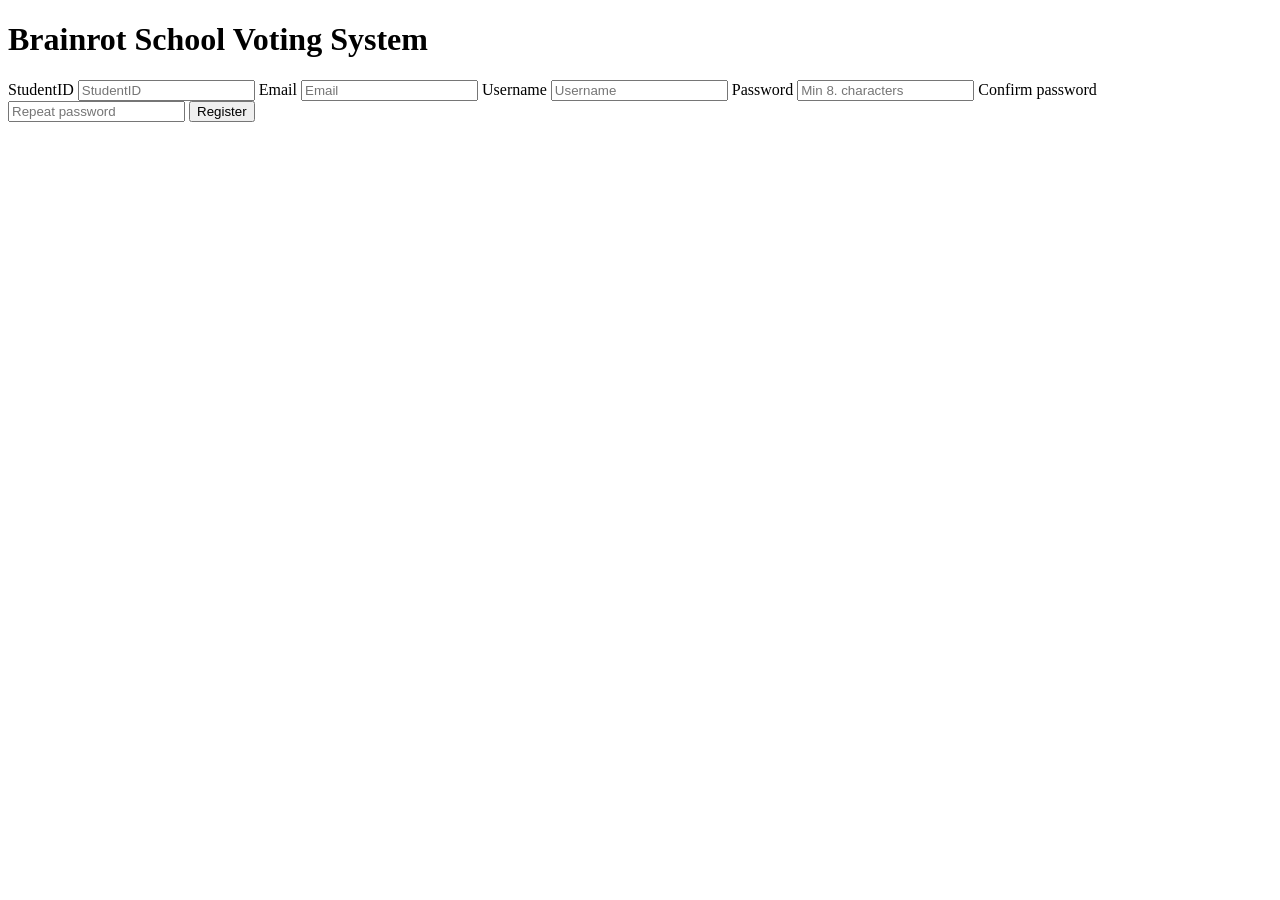
==== register.html @ f963afc6 "v2: jus moved files to proper places" ;" ====
<!DOCTYPE html>
<html lang="en">
<head>
    <meta charset="UTF-8">
    <script src="src/jquery.js"></script>
    <meta name="viewport" content="width=device-width, initial-scale=1.0">
    <link rel="stylesheet" href="src/register.css">
    <title>Document</title>
</head>
<body>
    <h1 id="title">Brainrot School Voting System</h1>
    <div id="registerform">
        <input type="hidden" id="id">
        <label>StudentID</label>
        <input type="text" id="studentid" placeholder="StudentID" minlength="10" maxlength="10" inputmode="numeric">
        <label>Email</label>
        <input type="email" id="email" placeholder="Email">
        <label>Username</label>
        <input type="text" id="username" placeholder="Username">   
        <label>Password</label>
        <input type="password" id="password" placeholder="Min 8. characters"> 
        <label>Confirm password</label>
        <input type="password" id="confirmpassword" placeholder="Repeat password">
        <button type="button" id="registerBtn">Register</button>
        <p id="hint"></p> 
    </div>

    <script src="src/auth.js"></script>
</body>
</html>
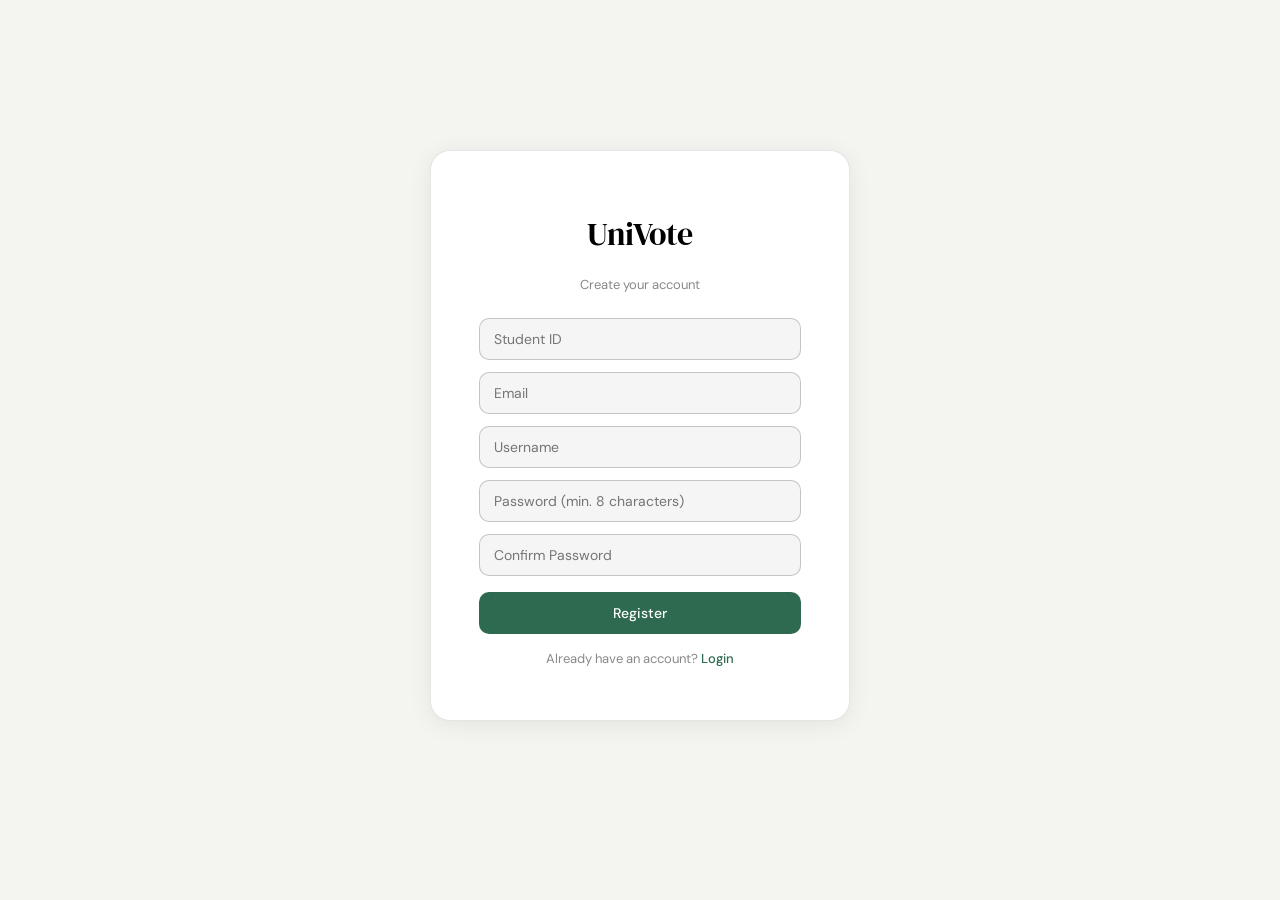
==== commit 7937b8c9: "FEATURE: CSS, Triggers, and Voting History" ====
--- a/register.html
+++ b/register.html
@@ -4,25 +4,21 @@
     <meta charset="UTF-8">
     <script src="src/jquery.js"></script>
     <meta name="viewport" content="width=device-width, initial-scale=1.0">
-    <link rel="stylesheet" href="src/register.css">
+    <link rel="stylesheet" href="src/login.css">
     <title>Document</title>
 </head>
 <body>
-    <h1 id="title">Brainrot School Voting System</h1>
-    <div id="registerform">
-        <input type="hidden" id="id">
-        <label>StudentID</label>
-        <input type="text" id="studentid" placeholder="StudentID" minlength="10" maxlength="10" inputmode="numeric">
-        <label>Email</label>
-        <input type="email" id="email" placeholder="Email">
-        <label>Username</label>
-        <input type="text" id="username" placeholder="Username">   
-        <label>Password</label>
-        <input type="password" id="password" placeholder="Min 8. characters"> 
-        <label>Confirm password</label>
-        <input type="password" id="confirmpassword" placeholder="Repeat password">
-        <button type="button" id="registerBtn">Register</button>
-        <p id="hint"></p> 
+    <div id="registerForm">
+        <h1 id="title">UniVote</h1>
+        <p id="subtitle">Create your account</p>
+        <p id="hint"></p>
+        <input type="text" id="studentid" placeholder="Student ID" minlength="10" maxlength="10" inputmode="numeric" autocomplete="off1">
+        <input type="email" id="email" placeholder="Email" autocomplete="off">
+        <input type="text" id="username" placeholder="Username" autocomplete="off">
+        <input type="password" id="password" placeholder="Password (min. 8 characters)" autocomplete="off">
+        <input type="password" id="confirmpassword" placeholder="Confirm Password" autocomplete="off">
+        <button type="button" id="registerBtn" autocomplete="off">Register</button>
+        <p>Already have an account? <a href="index.html">Login</a></p>
     </div>
 
     <script src="src/auth.js"></script>
--- a/src/login.css
+++ b/src/login.css
@@ -0,0 +1,104 @@
+@import url('https://fonts.googleapis.com/css2?family=DM+Sans:wght@400;500;600&family=DM+Serif+Display&display=swap');
+
+* {
+    padding: 0;
+    box-sizing: border-box;
+}
+
+body {
+    display: flex;
+    flex-direction: column;
+    justify-content: center;
+    align-items: center;
+    height: 95vh;
+    background-color: #f4f4f0;
+    font-family: 'DM Sans', sans-serif;
+}
+
+#login_form, #registerForm {
+    display: flex;
+    flex-direction: column;
+    align-items: center;
+    gap: 12px;
+    background-color: white;
+    border-radius: 20px;
+    padding: 40px 48px;
+    border: 0.5px solid rgba(0, 0, 0, 0.1);
+    box-shadow: 0 4px 24px rgba(0, 0, 0, 0.07);
+    width: 100%;
+    max-width: 420px;
+}
+
+#title {
+    font-family: 'DM Serif Display', serif;
+    font-size: 2rem;
+    font-weight: 400;
+    letter-spacing: -0.5px;
+    margin-bottom: 4px;
+    text-align: center;
+}
+
+#message_box, #hint {
+    width: 100%;
+    padding: 8px 8px;
+    border-radius: 8px;
+    font-size: 13px;
+    background-color: #e8f4fd;
+    color: #1a6fa8;
+    border: 0.5px solid #b3d4ef;
+    text-align: center;
+    display: none;
+}
+
+input {
+    width: 100%;
+    height: 42px;
+    padding: 0 14px;
+    border: 0.5px solid rgba(0, 0, 0, 0.2);
+    border-radius: 10px;
+    background-color: #f5f5f5;
+    font-size: 14px;
+    font-family: 'DM Sans', sans-serif;
+    outline: none;
+    transition: border-color 0.15s;
+}
+
+input:focus {
+    border-color: rgba(0, 0, 0, 0.4);
+    background-color: white;
+}
+
+#loginBtn, #registerBtn {
+    width: 100%;
+    height: 42px;
+    margin-top: 4px;
+    border: none;
+    border-radius: 10px;
+    background-color: #2d6a4f;
+    color: white;
+    font-size: 14px;
+    font-weight: 500;
+    font-family: 'DM Sans', sans-serif;
+    cursor: pointer;
+    transition: background-color 0.15s, transform 0.1s;
+}
+
+#loginBtn:hover {
+    background-color: #245a42;
+}
+
+#loginBtn:active {
+    transform: scale(0.98);
+}
+
+p {
+    font-size: 13px;
+    color: #888;
+    margin-top: 4px;
+}
+
+p a {
+    color: #2d6a4f;
+    font-weight: 500;
+    text-decoration: none;
+}
